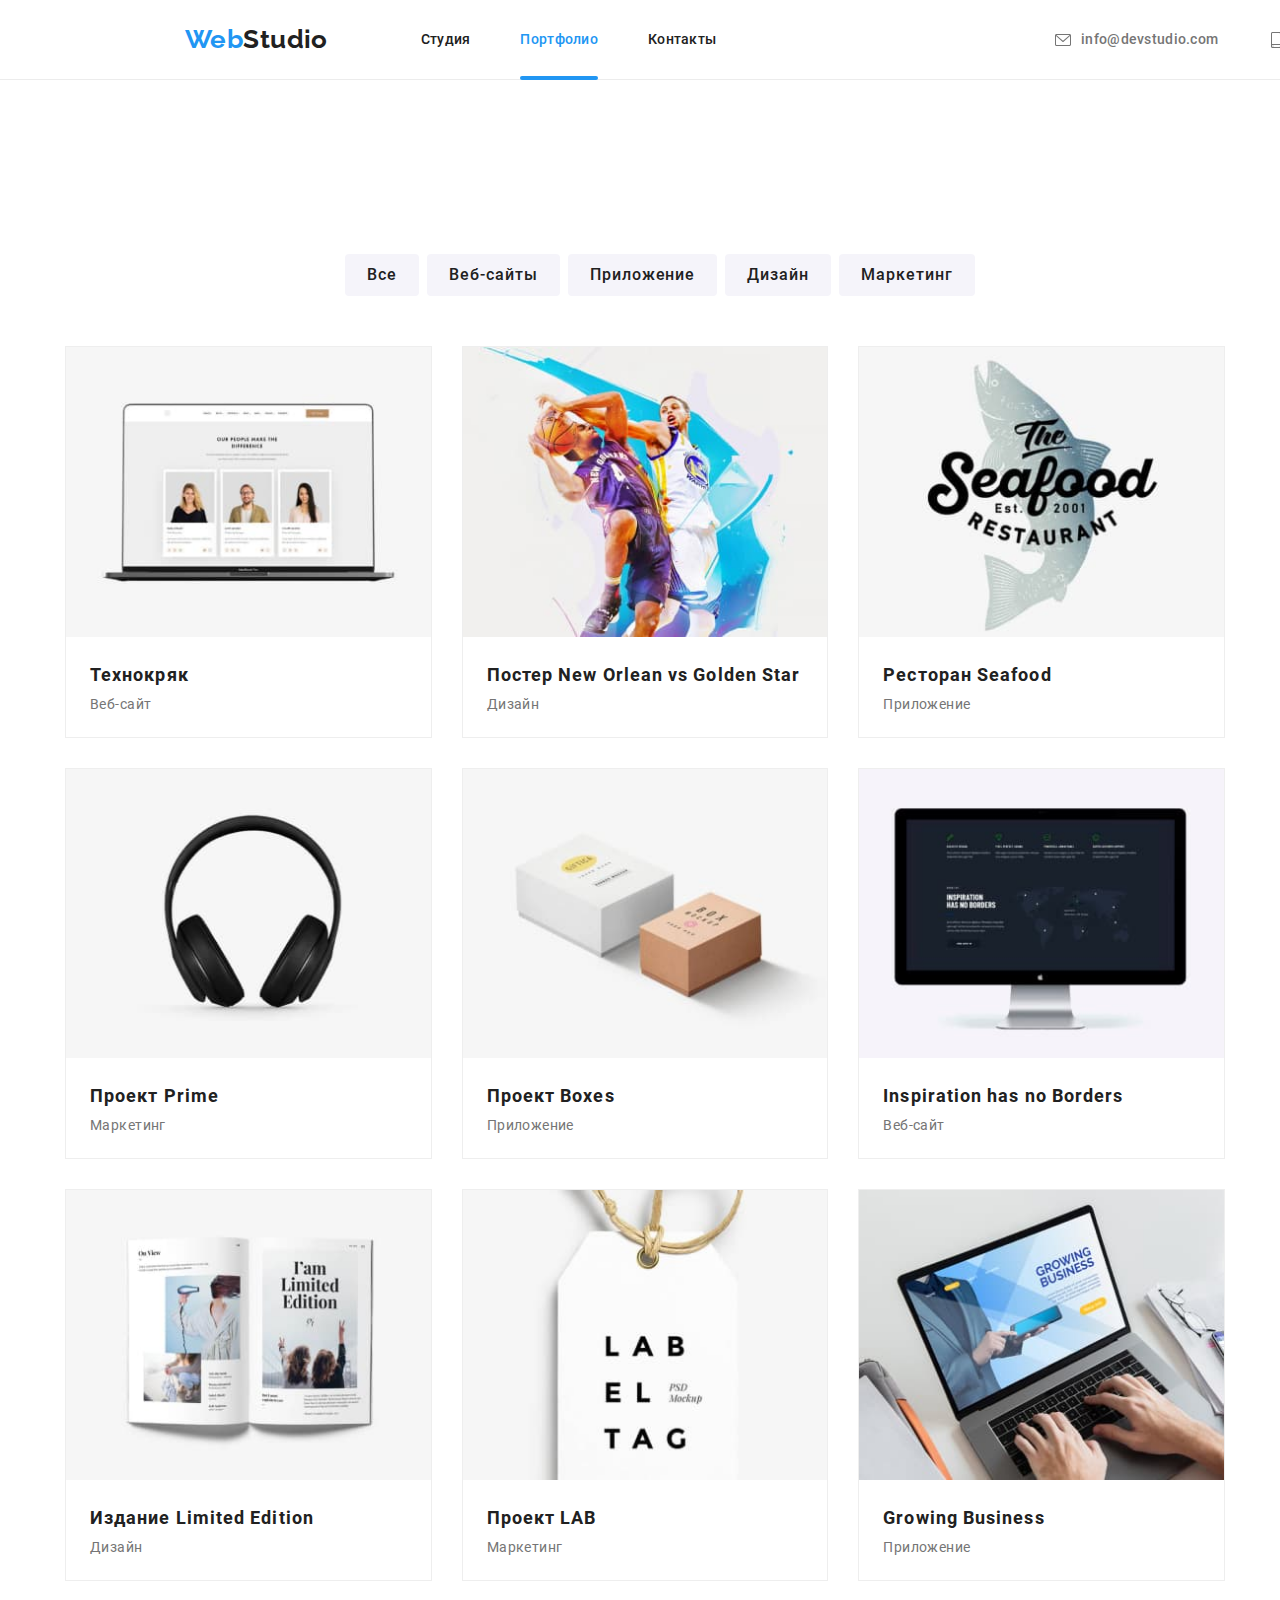
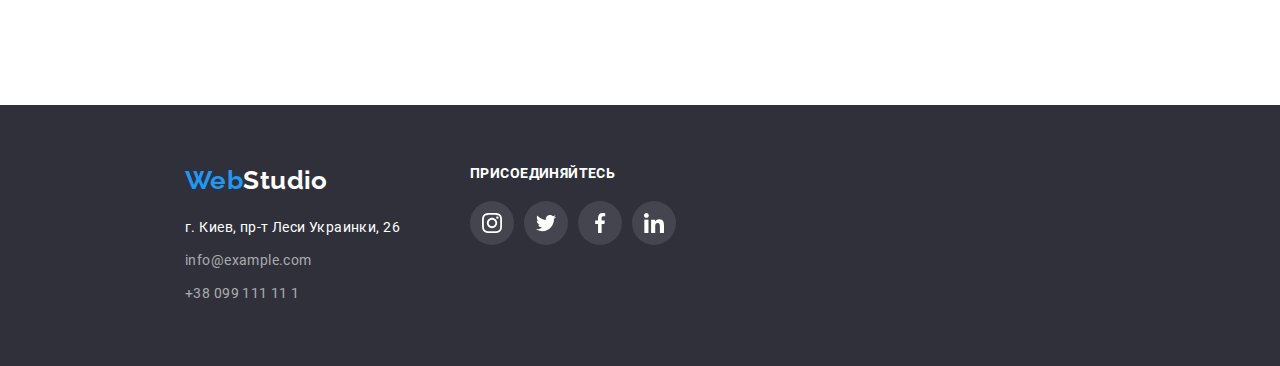
==== portfolio.html @ 2657ee50 "Initial commit" ====
<!DOCTYPE html>
<html lang="ru">

<head>
    <meta charset="UTF-8" />
    <meta name="viewport" content="width=device-width, initial-scale=1.0" />
    <title>WebStudio</title>
    <link href="https://fonts.googleapis.com/css2?family=Raleway:wght@700&display=swap" rel="stylesheet">
    <link rel="stylesheet" href="normalize.css">
    <link rel="stylesheet" href="./css/styles.css" />
</head>

<body>
    <div class="container header-container">
        <header class="header">
            <nav class="header-items main-1200">
                <a href="index.html" class="link-logo-h"><span class="web">Web</span>Studio</a>
                <ul class="menu">
                    <li class="menu-item"><a href="index.html" class="menu-nav">Студия</a></li>
                    <li class="menu-item"><a href="portfolio.html" class="menu-nav current">Портфолио</a></li>
                    <li class="menu-item"><a href="#contacts" class="menu-nav">Контакты</a></li>
                </ul>
                <ul class="auth">
                    <li class="auth-item">
                        <a href="mailto:info@devstudio.com" class="e-address ">
                            <svg class="contact-icons-svg envelope">
                                <use href="./images/svg/sprite.svg#envelope"></use>
                            </svg> info@devstudio.com</a></li>
                    <li class="auth-item">
                        <a href="tel:+380961111111" class="e-address ">
                            <svg class="contact-icons-svg smartphone">
                                <use href="./images/svg/sprite.svg#smartphone"></use>
                            </svg> +38 096 111 11 11</a>
                    </li>
                </ul>
            </nav>
    </div>
    </header>
    <div class="container main-1200">
        <main>
            <section class="portfolio-section">
                <h1 class="visually-hidden">portfolio</h1>
                <ul class="btn-box">
                    <li><button class="btn-nav">Все</button></li>
                    <li><button class="btn-nav">Веб-сайты</button></li>
                    <li><button class="btn-nav">Приложение</button></li>
                    <li><button class="btn-nav">Дизайн</button></li>
                    <li><button class="btn-nav">Маркетинг</button></li>
                </ul>
                <ul class="menu-projects">
                    <li class="projects"> <a href="" class="projects-link">
                            <img src="images/portfolio/img1.jpg" width="370" height="294" alt="Ноутбук" />
                            <div class="overlay">
                                <p class="project-thumb-discription">
                                    Технокряк это современная площадка распространения
                                    коронавируса. Компании используют эту платформу для
                                    цифрового шпионажа и атак на защищённые сервера
                                    конкурентов.
                                </p>
                            </div>
                            <div class="projects-discription">
                                <h2 class="projects-headline">Технокряк</h3>
                                    <p class="direction">Веб-сайт</p>
                            </div>
                        </a>
                    </li>
                    <li class="projects"> <a href="" class="projects-link">
                            <img src="images/portfolio/img2.jpg" width="370" height="294" alt="Баскетбол" />
                            <div class="overlay">
                                <p class="project-thumb-discription">
                                    Технокряк это современная площадка распространения
                                    коронавируса. Компании используют эту платформу для
                                    цифрового шпионажа и атак на защищённые сервера
                                    конкурентов.
                                </p>
                            </div>
                            <div class="projects-discription">
                                <h2 class="projects-headline">Постер <span lang="en">New Orlean vs Golden Star</span>
                                    </h3>
                                    <p class="direction">Дизайн</p>
                            </div>
                        </a>
                    </li>
                    <li class="projects"> <a href="" class="projects-link">
                            <img src="images/portfolio/img3.jpg" width="370" height="294" alt="Рыба" />
                            <div class="overlay">
                                <p class="project-thumb-discription">
                                    Технокряк это современная площадка распространения
                                    коронавируса. Компании используют эту платформу для
                                    цифрового шпионажа и атак на защищённые сервера
                                    конкурентов.
                                </p>
                            </div>
                            <div class="projects-discription">
                                <h2 class="projects-headline">Ресторан <span>Seafood</span></h3>
                                    <p class="direction">Приложение</p>
                            </div>
                        </a>
                    </li>
                    <li class="projects"> <a href="" class="projects-link">
                            <img src="images/portfolio/img4.jpg" width="370" height="294" alt="Наушники" />
                            <div class="overlay">
                                <p class="project-thumb-discription">
                                    Технокряк это современная площадка распространения
                                    коронавируса. Компании используют эту платформу для
                                    цифрового шпионажа и атак на защищённые сервера
                                    конкурентов.
                                </p>
                            </div>
                            <div class="projects-discription">
                                <h2 class="projects-headline">Проект <span lang="en">Prime</span></h3>
                                    <p class="direction" lang="en">Маркетинг</p>
                            </div>
                        </a>
                    </li>
                    <li class="projects"> <a href="" class="projects-link">
                            <img src="images/portfolio/img5.jpg" width="370" height="294" alt="Коробки" />
                            <div class="overlay">
                                <p class="project-thumb-discription">
                                    Технокряк это современная площадка распространения
                                    коронавируса. Компании используют эту платформу для
                                    цифрового шпионажа и атак на защищённые сервера
                                    конкурентов.
                                </p>
                            </div>
                            <div class="projects-discription">
                                <h2 class="projects-headline">Проект <span lang="en">Boxes</span></h3>
                                    <p class="direction">Приложение</p>
                            </div>
                        </a>
                    </li>
                    <li class="projects"> <a href="" class="projects-link">
                            <img src="images/portfolio/img6.jpg" width="370" height="294" alt="Монитор" />
                            <div class="overlay">
                                <p class="project-thumb-discription">
                                    Технокряк это современная площадка распространения
                                    коронавируса. Компании используют эту платформу для
                                    цифрового шпионажа и атак на защищённые сервера
                                    конкурентов.
                                </p>
                            </div>
                            <div class="projects-discription">
                                <h2 class="projects-headline" lang="en">Inspiration has no Borders</h3>
                                    <p class="direction">Веб-сайт</p>
                            </div>
                        </a>
                    </li>
                    <li class="projects"> <a href="" class="projects-link">
                            <img src="images/portfolio/img7.jpg" width="370" height="294" alt="Книга" />
                            <div class="overlay">
                                <p class="project-thumb-discription">
                                    Технокряк это современная площадка распространения
                                    коронавируса. Компании используют эту платформу для
                                    цифрового шпионажа и атак на защищённые сервера
                                    конкурентов.
                                </p>
                            </div>
                            <div class="projects-discription">
                                <h2 class="projects-headline">Издание <span lang="en">Limited Edition</span></h3>
                                    <p class="direction">Дизайн</p>
                            </div>
                        </a>
                    </li>
                    <li class="projects"> <a href="" class="projects-link">
                            <img src="images/portfolio/img8.jpg" width="370" height="294" alt="Бирка" />
                            <div class="overlay">
                                <p class="project-thumb-discription">
                                    Технокряк это современная площадка распространения
                                    коронавируса. Компании используют эту платформу для
                                    цифрового шпионажа и атак на защищённые сервера
                                    конкурентов.
                                </p>
                            </div>
                            <div class="projects-discription">
                                <h2 class="projects-headline">Проект <span lang="en">LAB</span></h3>
                                    <p class="direction">Маркетинг</p>
                            </div>
                        </a>
                    </li>
                    <li class="projects"> <a href="" class="projects-link">
                            <img src="images/portfolio/img9.jpg" width="370" height="294" alt="Работа" />
                            <div class="overlay">
                                <p class="project-thumb-discription">
                                    Технокряк это современная площадка распространения
                                    коронавируса. Компании используют эту платформу для
                                    цифрового шпионажа и атак на защищённые сервера
                                    конкурентов.
                                </p>
                            </div>
                            <div class="projects-discription">
                                <h2 class="projects-headline" lang="en">Growing Business</h3>
                                    <p class="direction">Приложение</p>
                            </div>
                        </a>
                    </li>
                </ul>
            </section>
        </main>
    </div>
    <div class="container">
        <footer class="basement">
            <div class="main-1200">
                <div class="basement-info">
                    <div>
                        <a href="#company" class="link-logo-f"><span class="web">Web</span>Studio</a>
                        <address>
                            <ul class="menu-address">
                                <li class="item-address"><a href="https://goo.gl/maps/876GTmh62noZVfSe7" target="blank"
                                        rel="noopener noreferer" class="link-address">г. Киев, пр-т Леси Украинки, 26
                                    </a></li>
                                <li class="item-address"><a href="mailto:" class="link-footer">info@example.com</a></li>
                                <li class="item-address"><a href="tel:+38099111111" class="link-footer">+38 099 111 11
                                        1</a>
                                </li>
                            </ul>
                        </address>
                    </div>
                    <div class="footer-icons">
                        <h3 class="social-header">Присоединяйтесь</h3>
                        <ul class="basement-icons">
                            <li class="social-icon">
                                <a class="social-basement" href="">
                                    <svg class="basement-icons-svg">
                                        <use href="./images/svg/sprite.svg#instagram"></use>
                                    </svg>
                                </a>
                            </li>
                            <li class="social-icon">
                                <a class="social-basement" href="">
                                    <svg class="basement-icons-svg">
                                        <use href="./images/svg/sprite.svg#twitter"></use>
                                    </svg>
                                </a>
                            </li>
                            <li class="social-icon">
                                <a class="social-basement" href="">
                                    <svg class="basement-icons-svg">
                                        <use href="./images/svg/sprite.svg#facebook"></use>
                                    </svg>
                                </a>
                            </li>
                            <li class="social-icon">
                                <a class="social-basement" href="">
                                    <svg class="basement-icons-svg">
                                        <use href="./images/svg/sprite.svg#linkedin"></use>
                                    </svg>
                                </a>
                            </li>
                        </ul>
                    </div>
                </div>
            </div>
        </footer>
    </div>
</body>

</html>
---- css/styles.css ----
/* roboto-regular - latin_cyrillic */
@font-face {
  font-family: "Roboto";
  font-style: normal;
  font-weight: 400;
  src: url("../fonts/roboto/roboto/roboto-v20-latin_cyrillic-regular.eot"); /* IE9 Compat Modes */
  src: local("Roboto"), local("Roboto-Regular"),
    url("../fonts/roboto/roboto-v20-latin_cyrillic-regular.eot?#iefix")
      format("embedded-opentype"),
    /* IE6-IE8 */ url("../fonts/roboto/roboto-v20-latin_cyrillic-regular.woff2")
      format("woff2"),
    /* Super Modern Browsers */
      url("../fonts/roboto/roboto-v20-latin_cyrillic-regular.woff")
      format("woff"),
    /* Modern Browsers */
      url("../fonts/roboto/roboto-v20-latin_cyrillic-regular.ttf")
      format("truetype"),
    /* Safari, Android, iOS */
      url("../fonts/roboto/roboto-v20-latin_cyrillic-regular.svg#Roboto")
      format("svg"); /* Legacy iOS */
}
/* roboto-500 - latin_cyrillic */
@font-face {
  font-family: "Roboto";
  font-style: normal;
  font-weight: 500;
  src: url("../fonts/roboto/roboto-v20-latin_cyrillic-500.eot"); /* IE9 Compat Modes */
  src: local("Roboto Medium"), local("Roboto-Medium"),
    url("../fonts/roboto/roboto-v20-latin_cyrillic-500.eot?#iefix")
      format("embedded-opentype"),
    /* IE6-IE8 */ url("../fonts/roboto/roboto-v20-latin_cyrillic-500.woff2")
      format("woff2"),
    /* Super Modern Browsers */
      url("../fonts/roboto/roboto-v20-latin_cyrillic-500.woff") format("woff"),
    /* Modern Browsers */
      url("../fonts/roboto/roboto-v20-latin_cyrillic-500.ttf")
      format("truetype"),
    /* Safari, Android, iOS */
      url("../fonts/roboto/roboto-v20-latin_cyrillic-500.svg#Roboto")
      format("svg"); /* Legacy iOS */
}
/* roboto-700 - latin_cyrillic */
@font-face {
  font-family: "Roboto";
  font-style: normal;
  font-weight: 700;
  src: url("../fonts/roboto/roboto-v20-latin_cyrillic-700.eot"); /* IE9 Compat Modes */
  src: local("Roboto Bold"), local("Roboto-Bold"),
    url("../fonts/roboto/roboto-v20-latin_cyrillic-700.eot?#iefix")
      format("embedded-opentype"),
    /* IE6-IE8 */ url("../fonts/roboto/roboto-v20-latin_cyrillic-700.woff2")
      format("woff2"),
    /* Super Modern Browsers */
      url("../fonts/roboto/roboto-v20-latin_cyrillic-700.woff") format("woff"),
    /* Modern Browsers */
      url("../fonts/roboto/roboto-v20-latin_cyrillic-700.ttf")
      format("truetype"),
    /* Safari, Android, iOS */
      url("../fonts/roboto/roboto-v20-latin_cyrillic-700.svg#Roboto")
      format("svg"); /* Legacy iOS */
}

:root {
  --main-text-cl: #212121;
  --accent-text-cl: #2196f3;
  --grey: #757575;
  --white: #ffffff;
  --background: #2f303a;
  --footer: rgba(255, 255, 255, 0.6);
  --button: #f5f4fa;
  --body-background: #ffffff;
  --section-crew: #f5f4fa;
  --clients: #afb1b8;
}
html {
  box-sizing: border-box;
}
body {
  font-family: "Roboto", sans-serif;
  font-size: 14px;
  line-height: 1.71;
  letter-spacing: 0.03em;
  color: var(--main-text-cl);
  background-color: var(--body-background);
  margin: 0px;
  padding: 0px;
}
h1,
h2,
h3,
p {
  margin-top: 0;
}
img {
  display: block;
  height: auto;
  max-width: 100%;
}
.visually-hidden {
  position: absolute !important;
  clip: rect(1px 1px 1px 1px);
  clip: rect(1px, 1px, 1px, 1px);
  padding: 0 !important;
  border: 0 !important;
  height: 1px !important;
  width: 1px !important;
  overflow: hidden;
}

.container {
  width: 1600px;
  margin-right: auto;
  margin-left: auto;
}
.header {
  box-sizing: border-box;
  background-color: var(--white);
  display: flex;
  align-items: center;
  height: 80px;
  justify-content: left;
  border-bottom: 1px solid #ECECEC;
}
.link-logo-h {
  font-family: "Raleway", sans-serif;
  font-weight: 700;
  font-size: 26px;
  line-height: 1.19;
  text-decoration: none;
  font-style: normal;
  color: var(--main-text-cl);
}
ul {
  list-style: none;
}
.header-items {
  display: flex;
  align-items: center;
}

.menu {
  display: inline-block;
  display: flex;
  padding: 0px;
  padding-left: 93px;
}
.menu li:not(:last-child) {
  padding-right: 50px;
}

.menu-nav {
  position: relative;
  font-weight: 500;
  line-height: 1.142px;
  letter-spacing: 0.02em;
  text-decoration: none;
  font-style: normal;
  color: inherit;
  height: 16px;
}
.auth li:not(:last-child) {
  /* margin-right: 50px; */
  padding-right: 50px;
}
.auth {
  display: flex;
  margin-left: auto;
}

.contact-icons-svg {
  fill: #757575;
  width: 16px;
  height: 16px;
  padding-right: 10px;
}
.e-address {
  display: flex;
  justify-content: center;
  align-items: center;
  height: 16px;
  background-color: #fff;
}
.e-address:hover .contact-icons-svg,
.e-address:focus .contact-icons-svg {
  fill: var(--accent-text-cl);
  transition: 250ms;
  transition-timing-function: cubic-bezier(0.4, 0, 0.2, 1);
}
.e-address {
  font-weight: 500;
  line-height: 1.142px;
  letter-spacing: 0.02em;
  color: inherit;
  text-decoration: none;
  color: var(--grey);
}
.hero {
  background-color: var(--background);
  height: 600px;
  text-align: center;
  background-size: cover;
  background-repeat: no-repeat;
  background-position: center;
  background-image: linear-gradient(
    to right,
    rgba(47, 48, 58, 0.4),
    rgba(47, 48, 58, 0.4)
  );
  background-image: url(../images/background.jpg);
}
.hero-title {
  color: var(--white);
  font-weight: 900;
  font-size: 44px;
  line-height: 1.36;
  letter-spacing: 0.06em;
  text-transform: uppercase;
  text-align: center;
  padding-top: 200px;
}
.hero-button {
  font-family: inherit;
  font-weight: 500;
  font-size: 16px;
  line-height: 1.87;
  align-items: center;
  text-align: center;
  letter-spacing: 0.06em;
  color: var(--main-text-cl);
  background-color: var(--button);
  border-radius: 4px;
  border-color: inherit;
  box-shadow: none;
  border: none;
  width: 200px;
  height: 50px;
}
.btn-nav:hover,
.btn-nav:focus,
.hero-button:hover,
.hero-button:focus {
  color: var(--white);
  background-color: var(--accent-text-cl);
  font-weight: 700;
  transition: 250ms;
  transition-timing-function: cubic-bezier(0.4, 0, 0.2, 1);
}
.menu-values {
  display: flex;
  padding-top: 94px;
  padding-bottom: 94px;
  justify-content: center;
  margin: 0;
}
.values:not(:last-child) {
  padding-right: 30px;
}
.featues {
  padding-bottom: 10px;
}
.main-text {
  line-height: 1.71;
  letter-spacing: 0.03em;
  color: var(--grey);
  margin: 0;
}
.icon-box {
  display: flex;
  align-items: center;
  justify-content: center;
  background-color: var(--button);
  border-radius: 4px;
  margin-bottom: 30px;
}
.value-icons-svg {
  margin: 0;
  height: 70px;
  width: 70px;
  padding-top: 25px;
  padding-bottom: 25px;

  display: block;
}
.section-title {
  font-weight: 700;
  font-size: 36px;
  text-align: center;
  line-height: 1.166;
  color: var(--main-text-cl);
  padding-bottom: 50px;
  margin: 0;
}
.our-work {
  display: flex;
  justify-content: center;
  padding: 0;
  margin: 0;
  margin-bottom: 94px;
}
.our-work li:not(:last-child) {
  margin-right: 30px;
}
.our-work-list {
  position: relative;
  
}
.our-work-direction {
  position: absolute;
  left: 0;
  bottom: 0;
  height: 70px;
  width: 100%;
  background: rgba(47, 48, 58, 0.8);
}
.our-work-discription {
  margin: 0;
  padding: 0;
  display: block;
  font-weight: 700;
  font-size: 14px;
  line-height: 1.145;
  text-align: center;
  letter-spacing: 0.03em;
  text-transform: uppercase;
  color: var(--white);
  padding-top: 27px;
}

.our-crew {
  background-color: var(--section-crew);
  padding-top: 94px;
  padding-bottom: 94px;
  margin-bottom: 94px;
}

.team {
  display: flex;
  flex-wrap: wrap;
  margin-right: -30px;
}
.members {
  box-sizing: border-box;
  text-align: center;
  background-color: #fff;
  flex-basis: calc(100% / 4 - 60px);
  box-shadow: 0px 1px 3px rgba(0, 0, 0, 0.12), 0px 1px 1px rgba(0, 0, 0, 0.14),
    0px 2px 1px rgba(0, 0, 0, 0.2);
  border-radius: 0px 0px 4px 4px;
  justify-content: center;
  padding-bottom: 30px;
  margin-right: 30px;
  margin-top: 0;
  margin-bottom: 0;
}
.names {
  font-style: normal;
  font-weight: 500;
  line-height: 1.14;
  text-transform: uppercase;
  padding-bottom: 10px;
  padding-top: 30px;
  margin: 0;
}
.profession {
  color: var(--grey);
  margin: 0;
  display: block;
  margin-bottom: 16px;
}

.social-icons {
  padding: 0;
  display: flex;
  justify-content: center;
}

.social-icon:not(:last-child) {
  margin-right: 10px;
}
.social-link,
.social-basement {
  display: flex;
  justify-content: center;
  align-items: center;
  width: 44px;
  height: 44px;
  background-color: #fff;
  border-radius: 50%;
}

.social-link:hover .social-icons-svg,
.social-link:focus .social-icons-svg {
  fill: var(--white);
  transition: 250ms;
  transition-timing-function: cubic-bezier(0.4, 0, 0.2, 1);
}
.social-link:hover,
.social-link:focus {
  background-color: var(--accent-text-cl);
  transition: 250ms;
  transition-timing-function: cubic-bezier(0.4, 0, 0.2, 1);
}
.social-icons-svg {
  width: 20px;
  height: 20px;
  fill: #afb1b8;
}
.permanent-clients {
  display: flex;
  justify-content: center;
  align-items: center;
}
.clients-icons-svg {
  fill: #afb1b8;
}
/* Размеры иконок клиентов*/
.company1 {height: 49px; width: 44px;}
.company2 {height: 52px; width: 40px;}
.company3 {height: 43px; width: 41px;}
.company4 {height: 42px; width: 80px;}
.company5 {height: 47px; width: 59px;}
.company6 {height: 45px; width: 88px;}
}
.clients {
  display: inline-block;
  fill: var(--clients);
}
.clients:not(:last-child) {
  margin-right: 30px;
}
.clients-link {
  display: flex;
  justify-content: center;
  align-items: center;
  border: 1px solid var(--clients);
  box-sizing: border-box;
  border-radius: 4px;
  height: 90px;
  width: 170px;
}
.clients-link:hover,
.clients-link:focus {
  border-color: var(--accent-text-cl);
  transition: 250ms;
  transition-timing-function: cubic-bezier(0.4, 0, 0.2, 1);
}
.clients-link:hover .clients-icons-svg,
.clients-link:focus .clients-icons-svg {
  fill: var(--accent-text-cl);
  transition: 250ms;
  transition-timing-function: cubic-bezier(0.4, 0, 0.2, 1);
}
.clients-section {
  margin-bottom: 94px;
}

.basement {
  background-color: var(--background);
  color: var(--white);
  display: flex;
}
.basement-info {
  margin-right: 0;
  padding-right: 0;
  display: flex;
  padding-bottom: 60px;
  padding-top: 60px;

}
.basement-icons {
  display: flex;
  justify-content: center;
}
.social-basement {
  display: flex;
  justify-content: center;
  align-items: center;
  width: 44px;
  height: 44px;
  background-color:rgba(255, 255, 255, 0.1);
  border-radius: 50%;
}
.social-basement:hover,
.social-basement:focus {
  background-color: var(--accent-text-cl);
  transition: 250ms;
  transition-timing-function: cubic-bezier(0.4, 0, 0.2, 1);
}
.basement-icons-svg {
  fill: var(--white);
  width: 20px;
  height: 20px;
}
.link-address {
  font-style: normal;
  text-decoration: none;
  color: var(--white);
  font-family: Roboto;
}
.link-footer {
  color: var(--footer);
  font-style: normal;
  text-decoration: none;
}
.link-footer:hover,
.link-address:hover,
.link-footer:focus,
.link-address:focus,
nav .current,
.menu-nav:hover,
.menu-nav:focus,
.e-address:hover,
.e-address:focus {
  color: var(--accent-text-cl);
  transition: 250ms;
  transition-timing-function: cubic-bezier(0.4, 0, 0.2, 1);
}
.current::after {
  content: "";
  display: block;
  position: absolute;
  width: 100%;
  height: 4px;
  background-color: var(--accent-text-cl);
margin-top: 25px;
border-radius: 2px;
}

.link-logo-f {
  display: inline-block;
  font-family: "Raleway", sans-serif;
  font-weight: 700;
  font-size: 26px;
  line-height: 1.19;
  text-decoration: none;
  font-style: normal;
  color: var(--white);
  padding-bottom: 20px;
}
.menu-address {
  margin: 0;
  padding: 0;
  
}
.item-address:not(:last-child) {
  padding-bottom: 9px;
}
.web {
  color: var(--accent-text-cl);
}
.basement-icons {
  padding: 0;
  margin: 0;
  margin-right: auto;
  justify-content: start;
  width: 20px;
  height: 20px;
}
.footer-icons {
  margin-left: 70px;

}
.social-header {
  margin: 0;
  padding: 0;
font-family: Roboto;
font-style: normal;
font-weight: bold;
font-size: 14px;
line-height: 16px;
letter-spacing: 0.03em;
text-transform: uppercase;
padding-bottom: 20px;
}

/****** Styles for portfolio page ******/
.btn-box {
  display: inline-block;
  display: flex;
  justify-content: center;
  padding-bottom: 50px;
  padding-top: 174px;
  margin: 0;
}
.btn-nav {
  font-family: inherit;
  font-weight: 500;
  font-size: 16px;
  line-height: 1.87;
  align-items: center;
  text-align: center;
  letter-spacing: 0.06em;
  color: var(--main-text-cl);
  background-color: var(--button);
  border-radius: 4px;
  border-color: inherit;
  box-shadow: none;
  background: #f5f4fa;
  border: none;
  padding: 6px 22px;
}
.btn-box li:not(:last-child) {
  margin-right: 8px;
}
.projects-headline {
  font-weight: 700;
  font-size: 18px;
  line-height: 2;
  letter-spacing: 0.06em;
  color: var(--main-text-cl);
  padding-top: 20px;
  padding-left: 24px;

  margin: 0;
}
.menu-projects {
  display: flex;
  flex-wrap: wrap;
  margin-top: 0;
  margin-bottom: 0;
  margin-right: -30px;
  margin-bottom: -30;
  padding-bottom: 94px;
  justify-content: center;
}


.project-thumb-discription {
  position: absolute;
  top: 0;
  left: 0;
  max-width: 370px;
  min-height: 175px;
  padding: 60px 24px;
  
  
  background: rgba(33, 150, 243, 0.9);
  opacity: 0;

  font-size: 18px;
  line-height: 1.56;
  letter-spacing: 0.03em;
  color: var(--white);
  border-radius: 2px;
  transition: 250ms;
  transition-timing-function: cubic-bezier(0.4, 0, 0.2, 1);
}

.projects {
  position: relative;
  box-sizing: border-box;
  width: 370px;
  border: 1px solid #eeeeee;
  margin-right: 30px;
  width: calc(100% / 3 - 30px);
  margin-bottom: 30px;
   transition: 500ms;
}
.projects:hover .project-thumb-discription,
.projects:focus .project-thumb-discription {
  opacity: 1;
  transform: translateY(0%);
  transition: 250ms;
  transition-timing-function: cubic-bezier(0.4, 0, 0.2, 1);
}

.projects-discription {
  position: relative;
  background-color: #fff;
  z-index: 0;
}
.projects:hover,
.projects:focus {
  box-shadow: 0px 1px 1px rgba(0, 0, 0, 0.12), 0px 4px 4px rgba(0, 0, 0, 0.06), 1px 4px 6px rgba(0, 0, 0, 0.16);
  transition: 250ms;
  transition-timing-function: cubic-bezier(0.4, 0, 0.2, 1);
}

.menu-projects:nth-child(3n) {
  margin-right: 0;
}
.menu-projects:not(:nth-last-child(-n + 3)) {
  margin-bottom: 0px;
}

.direction {
  margin: 0;
  display: inline-block;
  text-decoration: none;
  font-style: normal;
  padding-left: 24px;
  padding-bottom: 20px;
  color: var(--grey);
}
.projects-link {
  font-style: normal;
  text-decoration: none;
  height: 370px;
  width: 404px;
    transition: 250ms;
  transition-timing-function: cubic-bezier(0.4, 0, 0.2, 1);
}
.portfolio-section {
  padding-bottom: 0;
}
.main-1200 {
  width: 1230px;
  margin-right: auto;
  margin-left: auto;
  padding-left: 15px;
  padding-right: 15px;
}

/* *********modal
******************** */

.backdrop {
  position: fixed;
  transition-duration: 500ms;
  transition-timing-function: cubic-bezier(0.4, 0, 0.2, 1);
  z-index: 1;

  top: 0;
  left: 0;
  width: 100%;
  height: 100%;
  background-color: rgba(0, 0, 0, 0.2);
}

.backdrop.is-hidden {
  opacity: 0;
  pointer-events: none;
  visibility: hidden;
}

.modal {
  position: absolute;
  top: 50%;
  left: 50%;
  transform: translate(-50%, -50%);

  height: 581px;
  width: 528px;

  background-color: #fff;
  box-shadow: 0px 1px 3px rgba(0, 0, 0, 0.12), 0px 1px 1px rgba(0, 0, 0, 0.14),
    0px 2px 1px rgba(0, 0, 0, 0.2);
  border-radius: 4px;
}

.close {
  position: absolute;
  top: 8px;
  right: 8px;

  width: 30px;
  height: 30px;

  background: #ffffff;
  border: 1px solid rgba(0, 0, 0, 0.1);
  border-radius: 50%;

  box-sizing: border-box;
}

.backdrop-modal {
  display: block;
  justify-content: center;
  align-items: center;
}
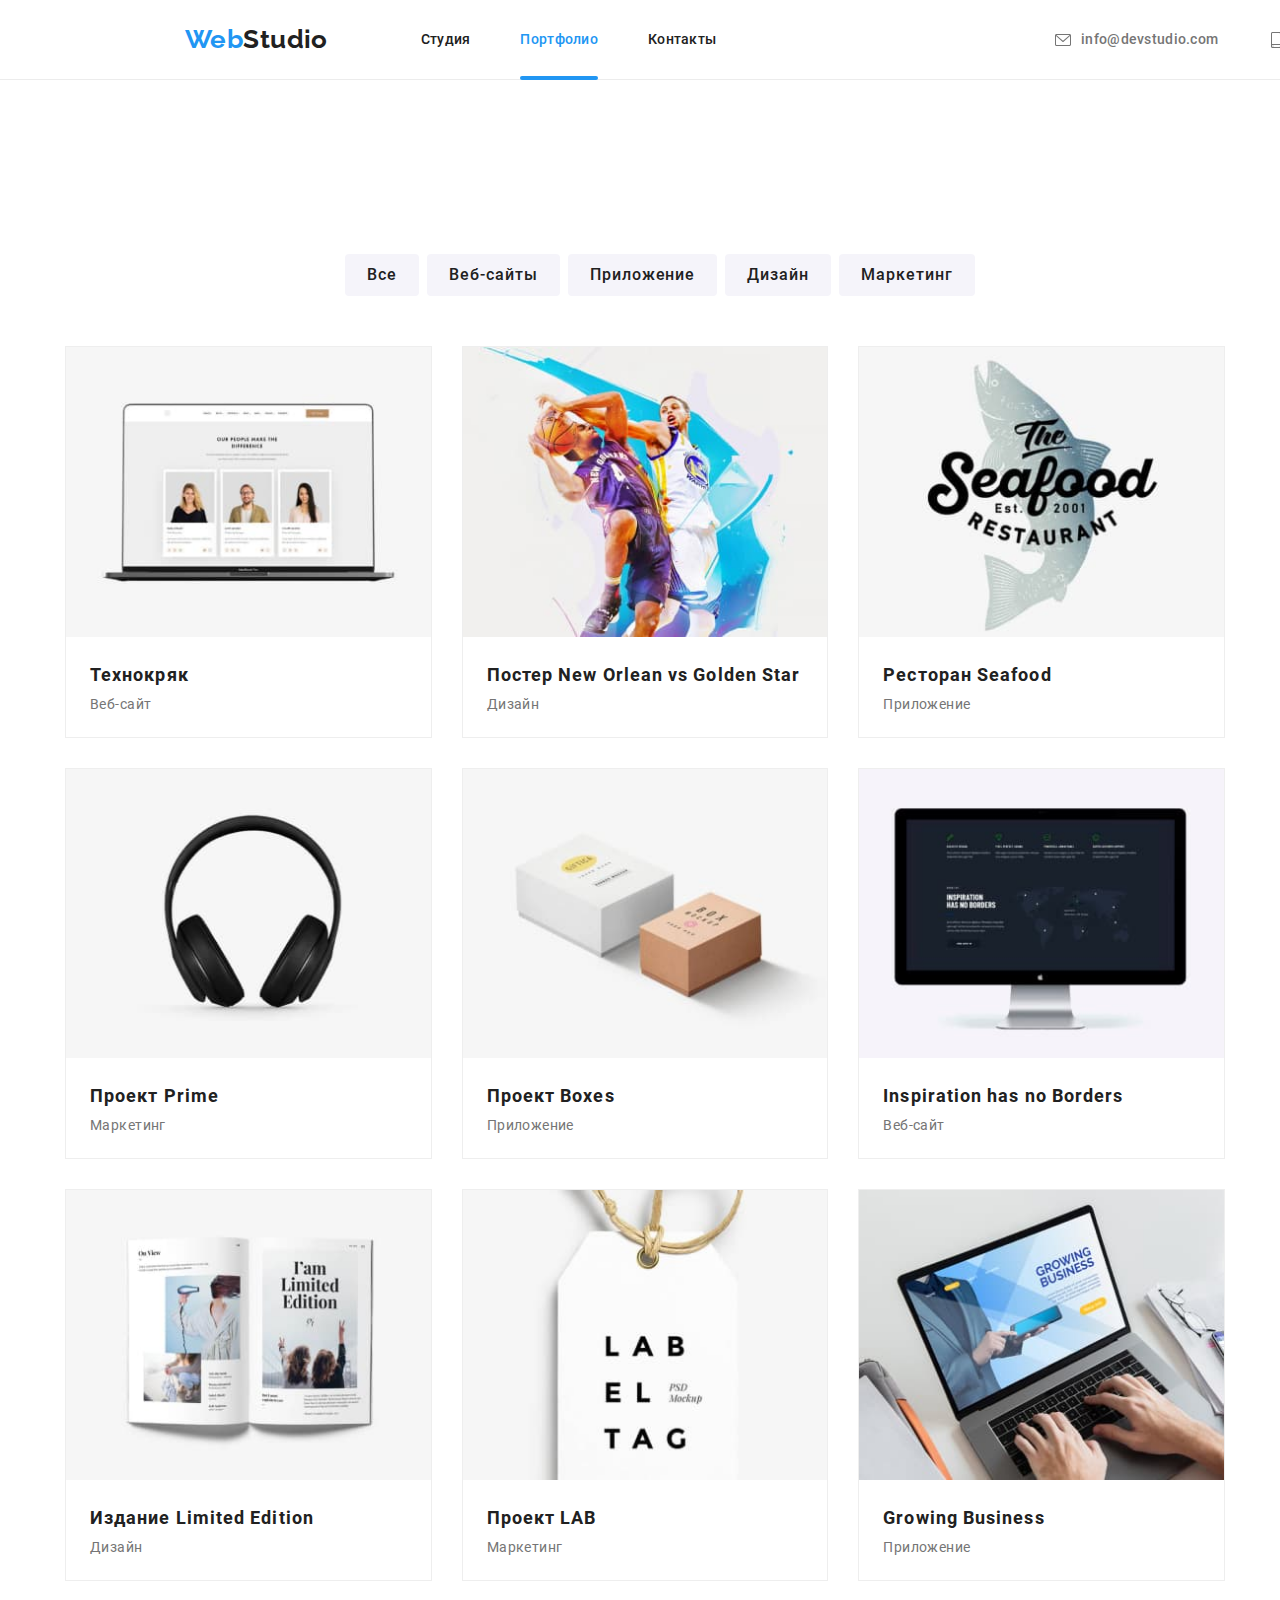
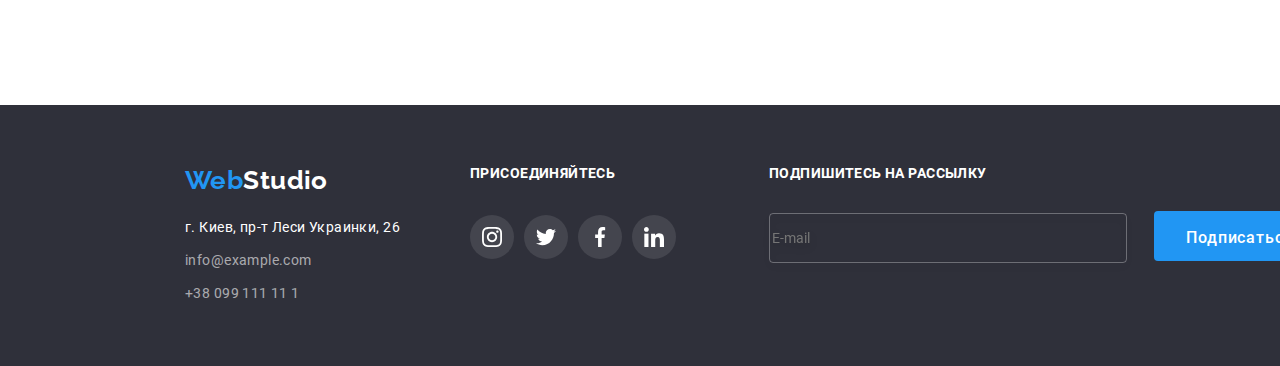
==== commit 393230d0: "Some Fixes" ====
--- a/portfolio.html
+++ b/portfolio.html
@@ -209,9 +209,7 @@
                                         rel="noopener noreferer" class="link-address">г. Киев, пр-т Леси Украинки, 26
                                     </a></li>
                                 <li class="item-address"><a href="mailto:" class="link-footer">info@example.com</a></li>
-                                <li class="item-address"><a href="tel:+38099111111" class="link-footer">+38 099 111 11
-                                        1</a>
-                                </li>
+                                <li class="item-address"><a href="tel:+38099111111" class="link-footer">+38 099 111 11 1</a></li>
                             </ul>
                         </address>
                     </div>
@@ -248,9 +246,20 @@
                             </li>
                         </ul>
                     </div>
+                    <div class="subscribe">
+                        <h2 class="subscribe-title">Подпишитесь на рассылку</h2>
+                        <form action="" id="subscribe-form">
+                            <input type="email" class="subscribe-mail" name="subscribe-mail" placeholder="E-mail">
+                            <button type="submit" class="main-button submition" form="subscribe">Подписаться
+                                <svg class="icon-send-svg" width="24" height="24">
+                                    <use href="./images/svg/sprite.svg#icon-send"></use>
+                                </svg>
+                            </button>
+                        </form>
+                    </div>
                 </div>
-            </div>
-        </footer>
+    </div>
+    </footer>
     </div>
 </body>
 
--- a/css/styles.css
+++ b/css/styles.css
@@ -218,7 +218,7 @@
   text-align: center;
   padding-top: 200px;
 }
-.hero-button {
+.main-button {
   font-family: inherit;
   font-weight: 500;
   font-size: 16px;
@@ -237,8 +237,8 @@
 }
 .btn-nav:hover,
 .btn-nav:focus,
-.hero-button:hover,
-.hero-button:focus {
+.main-button:hover,
+.main-button:focus {
   color: var(--white);
   background-color: var(--accent-text-cl);
   font-weight: 700;
@@ -458,6 +458,7 @@
   background-color: var(--background);
   color: var(--white);
   display: flex;
+  justify-content: space-between;
 }
 .basement-info {
   margin-right: 0;
@@ -468,6 +469,7 @@
 
 }
 .basement-icons {
+  padding: 0;
   display: flex;
   justify-content: center;
 }
@@ -548,10 +550,9 @@
 .web {
   color: var(--accent-text-cl);
 }
-.basement-icons {
+.basement-icons-svg {
   padding: 0;
   margin: 0;
-  margin-right: auto;
   justify-content: start;
   width: 20px;
   height: 20px;
@@ -572,6 +573,8 @@
 text-transform: uppercase;
 padding-bottom: 20px;
 }
+
+
 
 /****** Styles for portfolio page ******/
 .btn-box {
@@ -711,20 +714,93 @@
   padding-right: 15px;
 }
 
-/* *********modal
+/* *********subscribe form
+************** */
+.subscribe {
+  padding: 0;
+  margin: 0;
+  height: 50px;
+  margin-left: 60px;
+  margin-left: 93px;
+}
+
+.subscribe-form {
+  display: flex;
+  justify-content: center;
+  margin-top: 20px;
+  columns: var(--accent-text-cl);
+}
+
+.subscribe-title {
+  display: block;
+  margin: 0;
+  font-weight: 700;
+  font-size: 14px;
+  line-height: 1.143;
+  letter-spacing: 0.03em;
+  text-transform: uppercase;
+  color: var(--primary-white-color);
+  align-items: center;
+}
+
+.subscribe-mail {
+  display: inline-block;
+  width: 358px;
+  height: 50px;
+  color: var(--primary-white-color);
+  border: 1px solid rgba(255, 255, 255, 0.3);
+  box-sizing: border-box;
+  filter: drop-shadow(0px 4px 4px rgba(0, 0, 0, 0.15));
+  border-radius: 4px;
+  background-color: var(--dark-bg-cl);
+  outline: none;
+  margin-right: 12px;
+}
+
+.submition {
+  display: inline-block;
+  margin-top: 30px;
+  color: var(--accent-text-cl);
+  color: white; 
+  margin-left: 12px;
+  margin-right: 10px;
+  background-color: var(--accent-text-cl);
+}
+
+.subscribe .subscribe-mail:hover,
+.subscribe .subscribe-mail:focus {
+  border: 1px solid var(--accent-text-cl);
+  transition: 250ms;
+  transition-timing-function: cubic-bezier(0.4, 0, 0.2, 1);
+}
+.subscribe-mail:valid {
+  color: green;
+}
+.subscribe-mail:invalid{
+color: red;
+}
+.icon-send-svg {
+fill: var(--white);
+}
+
+
+
+/* *********modal window
 ******************** */
-
 .backdrop {
   position: fixed;
-  transition-duration: 500ms;
-  transition-timing-function: cubic-bezier(0.4, 0, 0.2, 1);
-  z-index: 1;
+  overflow-y: auto;
+  overflow-x: hidden;
 
   top: 0;
   left: 0;
   width: 100%;
   height: 100%;
   background-color: rgba(0, 0, 0, 0.2);
+
+  transition-duration: 250ms;
+  transition-timing-function: cubic-bezier(0.4, 0, 0.2, 1);
+  z-index: 1;
 }
 
 .backdrop.is-hidden {
@@ -734,13 +810,10 @@
 }
 
 .modal {
-  position: absolute;
-  top: 50%;
-  left: 50%;
-  transform: translate(-50%, -50%);
-
+  position: relative;
   height: 581px;
   width: 528px;
+  padding: 40px;
 
   background-color: #fff;
   box-shadow: 0px 1px 3px rgba(0, 0, 0, 0.12), 0px 1px 1px rgba(0, 0, 0, 0.14),
@@ -749,6 +822,9 @@
 }
 
 .close {
+  display: flex;
+  justify-content: center;
+  align-items: center;
   position: absolute;
   top: 8px;
   right: 8px;
@@ -761,11 +837,225 @@
   border-radius: 50%;
 
   box-sizing: border-box;
+  cursor: pointer;
+
+  transition: 250ms;
+
+  transition-timing-function: cubic-bezier(0.4, 0, 0.2, 1);
+}
+
+.icon-modal-close {
+  fill: var(--header-logo-cl);
+  transition: 250ms;
+  transition-timing-function: cubic-bezier(0.4, 0, 0.2, 1);
+}
+
+.modal .icon-modal-close:hover,
+.modal .icon-modal-close:focus {
+  fill: var(--accent-text-cl);
+  transition: 250ms;
+  transition-timing-function: cubic-bezier(0.4, 0, 0.2, 1);
+}
+
+.close:hover .icon-modal-close {
+  fill: var(--accent-text-cl);
+  transition: 250ms;
+  transition-timing-function: cubic-bezier(0.4, 0, 0.2, 1);
 }
 
 .backdrop-modal {
+  display: flex;
+  justify-content: center;
+  align-items: center;
+  min-height: 100%;
+  padding: 20px;
+}
+
+.form {
+  padding: 40px;
+}
+
+.modal-title {
+  font-weight: bold;
+  font-size: 20px;
+  line-height: 1.15;
+  width: 100%;
+  text-align: center;
+  letter-spacing: 0.03em;
+  color: var(--secondary-text-color);
+  margin-bottom: 30px;
+}
+
+.modal-input {
+  width: 100%;
+  min-height: 40px;
+
+  border: 1px solid rgba(33, 33, 33, 0.2);
+  box-sizing: border-box;
+  border-radius: 4px;
+  resize: none;
+  transition: 250ms;
+  transition-timing-function: cubic-bezier(0.4, 0, 0.2, 1);
+  /* padding: 14px 15px; */
+  padding-left: 35px;
+  outline: none;
+}
+
+.field {
+  width: 100%;
+  min-height: 40px;
+
+  border: 1px solid rgba(33, 33, 33, 0.2);
+  box-sizing: border-box;
+  border-radius: 4px;
+  resize: none;
+  transition: 250ms;
+  transition-timing-function: cubic-bezier(0.4, 0, 0.2, 1);
+  padding: 14px 15px;
+  /* padding-left: 15px; */
+  outline: none;
+}
+
+.form-field {
+  /* width: 100%; */
+  position: relative;
   display: block;
-  justify-content: center;
-  align-items: center;
-}
-
+  margin-bottom: 28px;
+}
+
+.field-text {
+  position: absolute;
+  bottom: 100%;
+  left: 0;
+  transform: translateY(-50%);
+  font-weight: 400;
+  font-size: 12px;
+  line-height: 1.15;
+  letter-spacing: 0.01em;
+  color: var(--grey);
+}
+
+.modal-submition {
+  display: inline-block;
+  margin-top: 30px;
+  color: var(--accent-text-cl);
+  color: white; 
+  display: block;
+  margin-top: 30px;
+  margin-right: auto;
+  margin-left: auto;
+  background-color: var(--accent-text-cl);
+}
+
+.form-field .modal-input:hover,
+.form-field .modal-input:focus {
+  border: 1px solid var(--accent-text-cl);
+  transition: 250ms;
+  transition-timing-function: cubic-bezier(0.4, 0, 0.2, 1);
+  cursor: pointer;
+}
+
+.form-field:hover .modal-icon,
+.form-field:focus .modal-icon {
+  fill: var(--accent-text-cl);
+  transition: 250ms;
+  transition-timing-function: cubic-bezier(0.4, 0, 0.2, 1);
+  cursor: pointer;
+}
+
+.form-field .field:hover,
+.form-field .field:focus {
+  border: 1px solid var(--accent-text-cl);
+  transition: 250ms;
+  transition-timing-function: cubic-bezier(0.4, 0, 0.2, 1);
+  cursor: pointer;
+}
+
+.field:hover ~ .modal-icon,
+.field:focus ~ .modal-icon {
+  fill: var(--accent-text-cl);
+  transition: 250ms;
+  transition-timing-function: cubic-bezier(0.4, 0, 0.2, 1);
+  cursor: pointer;
+}
+
+.form-field:hover .field,
+.form-field:focus .field {
+  fill: var(--accent-text-cl);
+  transition: 250ms;
+  transition-timing-function: cubic-bezier(0.4, 0, 0.2, 1);
+}
+
+.modal-icon {
+  position: absolute;
+
+  top: 50%;
+  transform: translateY(-50%);
+  left: 15px;
+  transition: 250ms;
+
+  transition-timing-function: cubic-bezier(0.4, 0, 0.2, 1);
+
+  display: inline-block;
+}
+
+
+/* *****checkbox***** */
+.checkbox-custom {
+  position: relative;
+  display: flex;
+  justify-content: center;
+  align-items: center;
+  cursor: pointer;
+}
+
+.field {
+  display: flex;
+  align-items: center;
+}
+
+.checkbox {
+  position: absolute;
+  width: 1px;
+  height: 1px;
+  margin: -1px;
+  border: 0;
+  padding: 0;
+  clip: rect(0 0 0 0);
+  overflow: hidden;
+}
+
+.icon {
+  display: inline-block;
+  width: 15px;
+  height: 15px;
+  margin-right: 5px;
+
+  border: 2px solid #2a2a2a;
+  border-radius: 4px;
+
+  transition: 250ms;
+  transition-timing-function: cubic-bezier(0.4, 0, 0.2, 1);
+}
+
+.checkbox:checked + .icon {
+  border-color: transparent;
+  background-color: var(--accent-text-cl);
+  background-image: url("../images/svg/sprite.svg#icon-check");
+  background-size: contain;
+  background-origin: border-box;
+  transition: 250ms;
+  transition-timing-function: cubic-bezier(0.4, 0, 0.2, 1);
+}
+
+.checkbox-text {
+  color: gray;
+}
+
+.user-policy-link {
+  text-decoration: none;
+  margin-left: 4px;
+  color: var(--accent-text-cl);
+}
+
+/* ***************** */